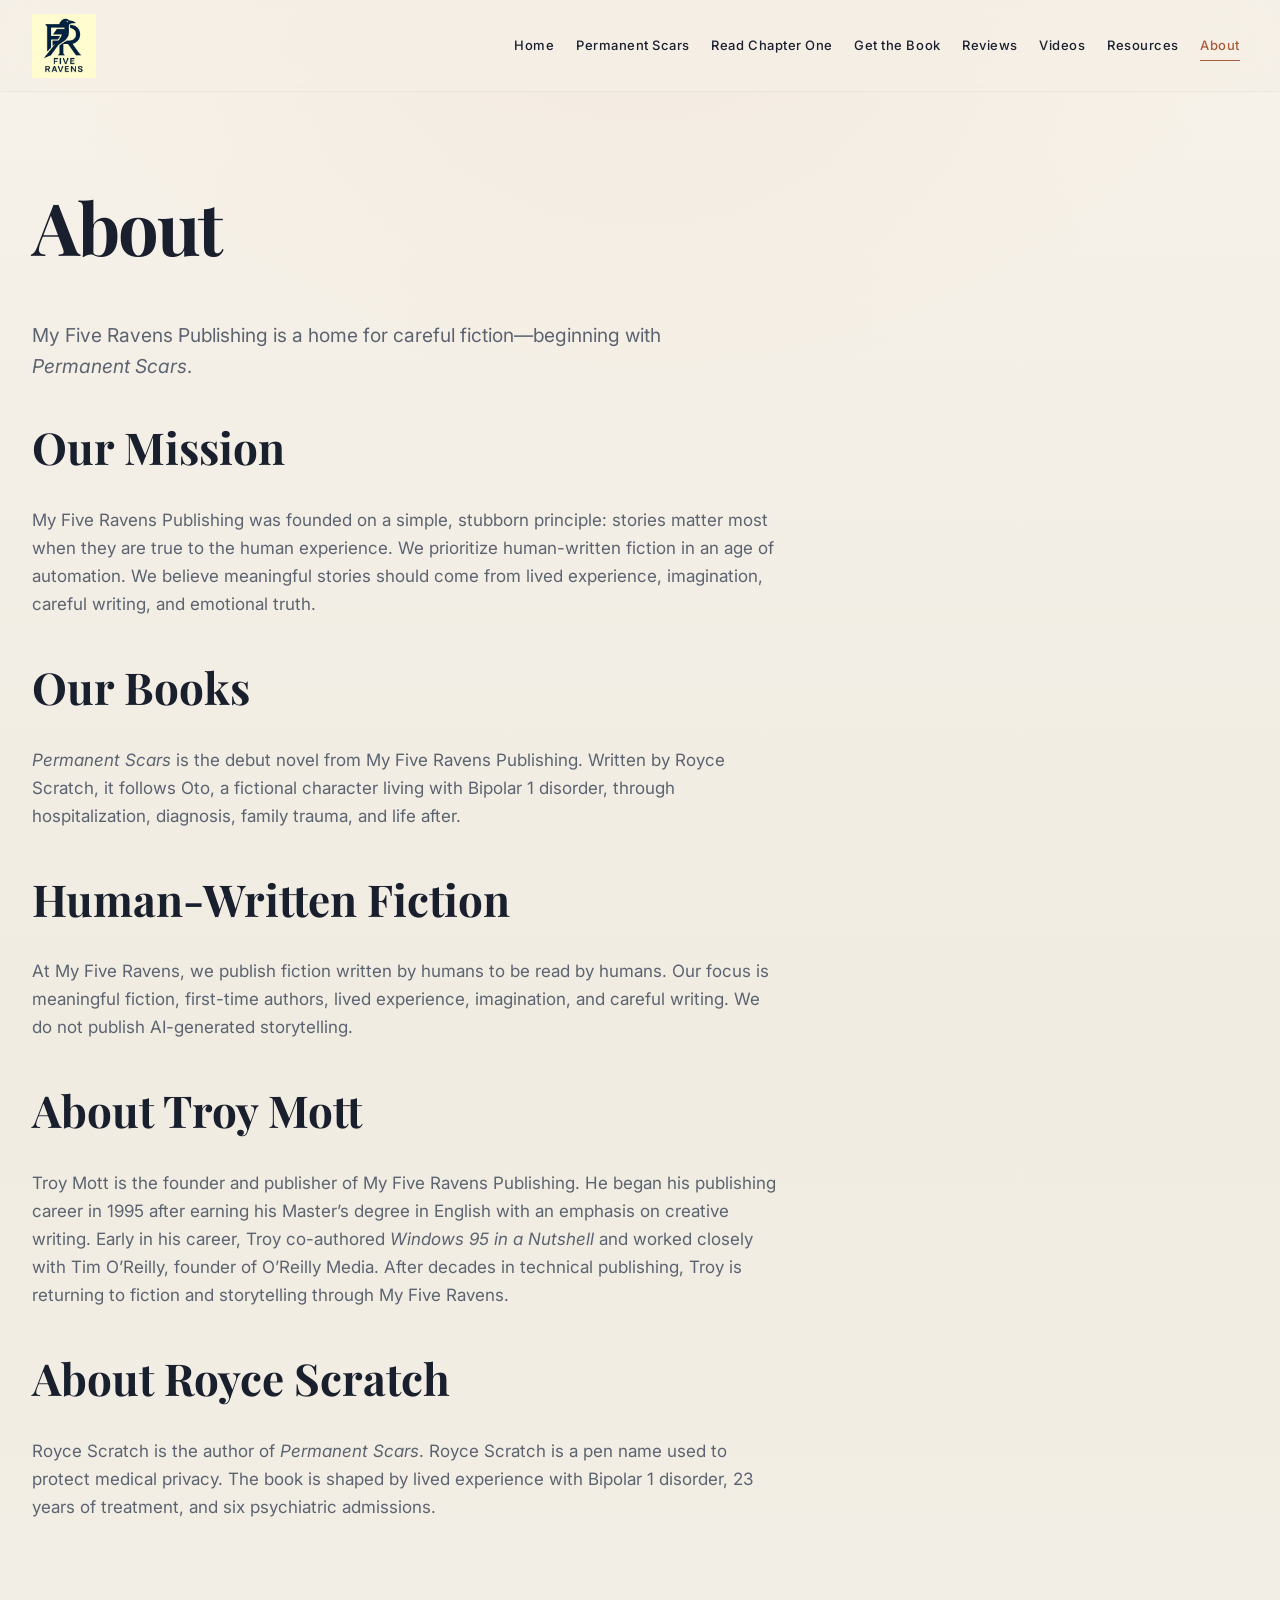
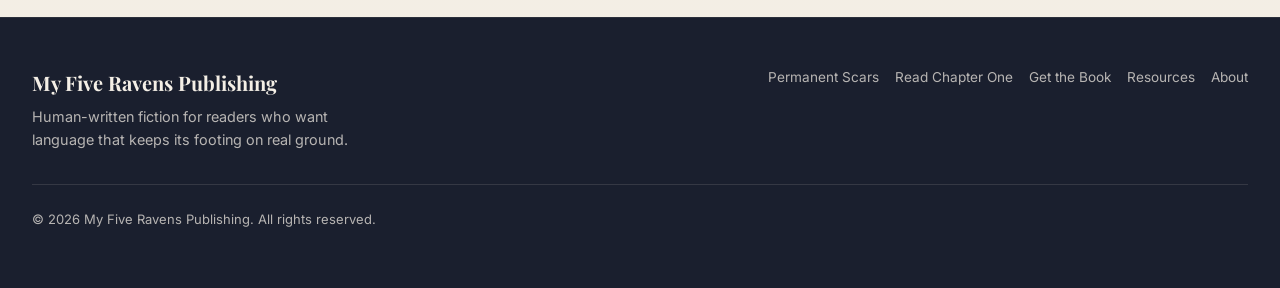
==== about.html @ 9603386a "Initial commit: My Five Ravens Publishing static website. Co-authored-by: Cursor <cursoragent@cursor" ====
<!DOCTYPE html>
<html lang="en">
  <head>
    <meta charset="utf-8" />
    <meta name="viewport" content="width=device-width, initial-scale=1" />
    <title>About — My Five Ravens Publishing</title>
    <meta
      name="description"
      content="About My Five Ravens Publishing, founder Troy Mott, and author Royce Scratch."
    />
    <link rel="preconnect" href="https://fonts.googleapis.com" />
    <link rel="preconnect" href="https://fonts.gstatic.com" crossorigin />
    <link
      href="https://fonts.googleapis.com/css2?family=Playfair+Display:ital,wght@0,400;0,700;1,400&family=Inter:wght@300;400;500;600;700&display=swap"
      rel="stylesheet"
    />
    <link rel="stylesheet" href="css/main.css" />
  </head>
  <body>
    <a class="skip-link" href="#main">Skip to content</a>
    <div class="page-shell">
      <header class="site-header">
        <div class="header-inner">
          <a href="index.html" class="logo" aria-label="My Five Ravens Publishing home">
            <img
              src="images/logo-mfr.png"
              width="270"
              height="56"
              alt=""
              onerror="this.onerror=null;this.src='images/logo-mfr.svg';"
            />
          </a>
          <button
            type="button"
            class="nav-toggle"
            aria-expanded="false"
            aria-controls="site-nav"
            aria-label="Open menu"
          >
            <span class="nav-toggle-icon"></span>
          </button>
          <nav class="nav-primary" id="site-nav" aria-label="Primary">
            <a href="index.html">Home</a>
            <a href="permanent-scars.html">Permanent Scars</a>
            <a href="read-chapter-one.html">Read Chapter One</a>
            <a href="get-the-book.html">Get the Book</a>
            <a href="reviews.html">Reviews</a>
            <a href="videos.html">Videos</a>
            <a href="resources.html">Resources</a>
            <a href="about.html" class="is-active">About</a>
          </nav>
        </div>
      </header>

      <main id="main">
        <section class="section">
          <div class="wrap">
            <header class="page-intro">
              <h1>About</h1>
              <p class="text-lead">
                My Five Ravens Publishing is a home for careful fiction—beginning with
                <em>Permanent Scars</em>.
              </p>
            </header>

            <section class="about-section" aria-labelledby="mission-heading">
              <h2 id="mission-heading">Our Mission</h2>
              <p>
                My Five Ravens Publishing was founded on a simple, stubborn principle: stories matter
                most when they are true to the human experience. We prioritize human-written fiction
                in an age of automation. We believe meaningful stories should come from lived
                experience, imagination, careful writing, and emotional truth.
              </p>
            </section>

            <section class="about-section" aria-labelledby="books-heading">
              <h2 id="books-heading">Our Books</h2>
              <p>
                <em>Permanent Scars</em> is the debut novel from My Five Ravens Publishing. Written
                by Royce Scratch, it follows Oto, a fictional character living with Bipolar 1
                disorder, through hospitalization, diagnosis, family trauma, and life after.
              </p>
            </section>

            <section class="about-section" aria-labelledby="human-heading">
              <h2 id="human-heading">Human-Written Fiction</h2>
              <p>
                At My Five Ravens, we publish fiction written by humans to be read by humans. Our
                focus is meaningful fiction, first-time authors, lived experience, imagination, and
                careful writing. We do not publish AI-generated storytelling.
              </p>
            </section>

            <section class="about-section" aria-labelledby="troy-heading">
              <h2 id="troy-heading">About Troy Mott</h2>
              <p>
                Troy Mott is the founder and publisher of My Five Ravens Publishing. He began his
                publishing career in 1995 after earning his Master’s degree in English with an
                emphasis on creative writing. Early in his career, Troy co-authored
                <em>Windows 95 in a Nutshell</em> and worked closely with Tim O’Reilly, founder of
                O’Reilly Media. After decades in technical publishing, Troy is returning to fiction and
                storytelling through My Five Ravens.
              </p>
            </section>

            <section class="about-section" aria-labelledby="royce-heading">
              <h2 id="royce-heading">About Royce Scratch</h2>
              <p>
                Royce Scratch is the author of <em>Permanent Scars</em>. Royce Scratch is a pen name
                used to protect medical privacy. The book is shaped by lived experience with Bipolar
                1 disorder, 23 years of treatment, and six psychiatric admissions.
              </p>
            </section>
          </div>
        </section>
      </main>

      <footer class="site-footer">
        <div class="wrap">
          <div class="footer-grid">
            <div>
              <div class="footer-brand">My Five Ravens Publishing</div>
              <p class="footer-note">
                Human-written fiction for readers who want language that keeps its footing on real
                ground.
              </p>
            </div>
            <nav class="footer-nav" aria-label="Footer">
              <a href="permanent-scars.html">Permanent Scars</a>
              <a href="read-chapter-one.html">Read Chapter One</a>
              <a href="get-the-book.html">Get the Book</a>
              <a href="resources.html">Resources</a>
              <a href="about.html">About</a>
            </nav>
          </div>
          <p class="footer-copy">
            © 2026 My Five Ravens Publishing. All rights reserved.
          </p>
        </div>
      </footer>
    </div>
    <script src="js/nav.js"></script>
  </body>
</html>
---- css/main.css ----
/* My Five Ravens Publishing — main styles */

:root {
  /* Aligned with Vercel draft: https://new-website-1777678502766-7ifbw4dgm-teamavallon.vercel.app */
  --primary: #a85b3a;
  --primary-hover: #8e4d31;
  --bg: #f4efe6;
  --text: #1a1f2e;
  --muted: #5c6370;
  --surface: #eae4d9;
  --footer-bg: #1a1f2e;
  --footer-text: #f4efe6;
  --footer-muted: rgba(244, 239, 230, 0.72);

  --cream: var(--bg);
  --cream-deep: var(--surface);
  --ink: var(--text);
  --ink-soft: #2d3548;
  --slate: var(--muted);
  --slate-muted: #7a8290;
  --accent: var(--primary);
  --accent-hover: var(--primary-hover);
  --accent-subtle: rgba(168, 91, 58, 0.14);

  --white: #fdfcfa;
  --border: rgba(26, 31, 46, 0.08);
  --shadow-soft: 0 2px 24px rgba(26, 31, 46, 0.08);
  --shadow-btn: 0 4px 12px rgba(168, 91, 58, 0.28);
  --font-serif: "Playfair Display", Georgia, "Times New Roman", serif;
  --font-sans: "Inter", system-ui, -apple-system, sans-serif;
  --measure: 68ch;
  --reading-width: 680px;
  --space-section: clamp(3.75rem, 9vw, 6rem);
  --header-height: 5.25rem;
  --wrap-pad: clamp(1rem, 4vw, 2rem);
  --header-bg: rgba(244, 239, 230, 0.72);
}

*,
*::before,
*::after {
  box-sizing: border-box;
}

html {
  scroll-behavior: smooth;
}

body {
  margin: 0;
  font-family: var(--font-sans);
  font-size: 1.0625rem;
  font-weight: 400;
  line-height: 1.65;
  color: var(--text);
  background-color: var(--bg);
  background-image:
    radial-gradient(ellipse 110% 70% at 50% -15%, rgba(168, 91, 58, 0.085), transparent 52%),
    linear-gradient(180deg, #f8f3ea 0%, var(--bg) 22%, #f1ece2 55%, var(--bg) 100%);
  background-attachment: scroll;
  -webkit-font-smoothing: antialiased;
}

img {
  max-width: 100%;
  height: auto;
  display: block;
}

a {
  color: var(--accent);
  text-decoration-thickness: 1px;
  text-underline-offset: 0.18em;
  transition: color 0.2s ease, background-color 0.2s ease;
}

a:hover {
  color: var(--accent-hover);
}

a:focus-visible {
  outline: 2px solid var(--accent);
  outline-offset: 3px;
}

.skip-link {
  position: absolute;
  left: -9999px;
  top: 0;
  padding: 0.75rem 1rem;
  background: var(--ink);
  color: var(--cream);
  z-index: 1000;
}

.skip-link:focus {
  left: 1rem;
  top: 1rem;
}

/* Typography */
h1,
h2,
h3,
h4 {
  font-family: var(--font-serif);
  font-weight: 700;
  line-height: 1.15;
  color: var(--text);
  margin: 0 0 0.75em;
}

h1 {
  font-size: clamp(2.5rem, 6vw, 4.5rem);
  letter-spacing: -0.03em;
  line-height: 1.08;
}

h2 {
  font-size: clamp(1.85rem, 3.5vw, 2.75rem);
}

h3 {
  font-size: clamp(1.2rem, 2.2vw, 1.45rem);
}

.text-lead {
  font-size: 1.2rem;
  line-height:1.62;
  color: var(--slate);
}

.text-muted {
  color: var(--slate);
  font-size: 0.95rem;
}

.label-kicker {
  font-family: var(--font-sans);
  font-size: 0.75rem;
  font-weight: 600;
  letter-spacing: 0.14em;
  text-transform: uppercase;
  color: var(--primary);
  margin-bottom: 1rem;
  display: block;
}

/* Layout */
.wrap {
  width: min(1280px, 100%);
  margin-inline: auto;
  padding-inline: var(--wrap-pad);
}

.stack-loose > * + * {
  margin-top: 1.25rem;
}

.section {
  padding-block: var(--space-section);
}

.section--tight {
  padding-block: clamp(2.5rem, 5vw, 3.5rem);
}

.section--surface {
  background: linear-gradient(
    180deg,
    rgba(234, 228, 217, 0.35) 0%,
    var(--surface) 8%,
    var(--surface) 92%,
    rgba(244, 239, 230, 0.5) 100%
  );
  border-block: 1px solid rgba(26, 31, 46, 0.045);
}

.section--border-top {
  border-top: 1px solid var(--border);
}

.feature-intro {
  max-width: 52rem;
  margin-bottom: 2.5rem;
}

.feature-intro:last-of-type {
  margin-bottom: 0;
}

.feature-grid {
  display: grid;
  gap: 1.5rem;
}

@media (min-width: 900px) {
  .feature-grid {
    grid-template-columns: repeat(3, 1fr);
    gap: 2rem;
  }
}

.feature-card {
  background: rgba(253, 252, 250, 0.72);
  border: 1px solid rgba(26, 31, 46, 0.06);
  border-radius: 12px;
  padding: clamp(1.35rem, 3vw, 2rem);
  box-shadow: 0 1px 0 rgba(26, 31, 46, 0.03);
  backdrop-filter: blur(8px);
  -webkit-backdrop-filter: blur(8px);
}

.feature-card h3 {
  color: var(--primary);
  margin-top: 0;
  margin-bottom: 0.65rem;
  font-size: 1.05rem;
}

.feature-card p {
  margin: 0;
  color: var(--slate);
  font-size: 0.98rem;
  line-height: 1.62;
}

/* Header — blends into page gradient */
.site-header {
  position: sticky;
  top: 0;
  z-index: 100;
  background: var(--header-bg);
  backdrop-filter: blur(16px) saturate(120%);
  -webkit-backdrop-filter: blur(16px) saturate(120%);
  border-bottom: 1px solid rgba(26, 31, 46, 0.04);
}

.header-inner {
  width: min(1280px, 100%);
  margin-inline: auto;
  padding-inline: var(--wrap-pad);
  display: flex;
  align-items: center;
  justify-content: space-between;
  gap: 1rem;
  min-height: var(--header-height);
  padding-block: 0.85rem;
  position: relative;
}

.logo {
  display: flex;
  align-items: center;
  gap: 0.65rem;
  text-decoration: none;
  color: var(--ink);
  flex-shrink: 0;
}

.logo:hover {
  opacity: 0.88;
}

.logo img {
  height: clamp(48px, 7vw, 64px);
  width: auto;
  max-width: min(380px, 88vw);
}

.logo-text-fallback {
  font-family: var(--font-serif);
  font-size: 1.15rem;
  font-weight: 600;
  letter-spacing: 0.02em;
  line-height: 1.15;
  max-width: 11rem;
}

/* Nav */
.nav-primary {
  display: flex;
  flex-wrap: wrap;
  align-items: center;
  justify-content: flex-end;
  gap: 0.15rem 0.35rem;
}

.nav-primary a {
  position: relative;
  font-size: 0.8125rem;
  font-weight: 500;
  letter-spacing: 0.04em;
  color: var(--text);
  text-decoration: none;
  padding: 0.45rem 0.5rem;
  border-radius: 4px;
  transition: color 0.2s ease;
}

.nav-primary a::after {
  content: "";
  position: absolute;
  left: 0.5rem;
  right: 0.5rem;
  bottom: 0.15rem;
  height: 1px;
  background: var(--primary);
  transform: scaleX(0);
  transform-origin: left;
  transition: transform 0.3s ease;
}

.nav-primary a:hover {
  color: var(--primary);
  background: transparent;
}

.nav-primary a:hover::after,
.nav-primary a.is-active::after {
  transform: scaleX(1);
}

.nav-primary a.is-active {
  color: var(--primary);
  background: transparent;
}

.nav-toggle {
  display: none;
  align-items: center;
  justify-content: center;
  width: 44px;
  height: 44px;
  padding: 0;
  border: 1px solid rgba(26, 31, 46, 0.08);
  border-radius: 8px;
  background: rgba(253, 252, 250, 0.65);
  backdrop-filter: blur(8px);
  -webkit-backdrop-filter: blur(8px);
  cursor: pointer;
  color: var(--ink);
}

.nav-toggle-icon {
  display: block;
  width: 20px;
  height: 14px;
  position: relative;
}

.nav-toggle-icon::before,
.nav-toggle-icon::after {
  content: "";
  position: absolute;
  left: 0;
  right: 0;
  height: 2px;
  background: currentColor;
  border-radius: 1px;
}

.nav-toggle-icon::before {
  top: 0;
  box-shadow: 0 6px 0 currentColor;
}

.nav-toggle-icon::after {
  bottom: 0;
}

@media (max-width: 960px) {
  .nav-toggle {
    display: flex;
  }

  .nav-primary {
    display: none;
    position: absolute;
    top: 100%;
    left: 0;
    right: 0;
    flex-direction: column;
    align-items: stretch;
    padding: 0.75rem 1rem 1rem;
    background: rgba(244, 239, 230, 0.94);
    backdrop-filter: blur(14px);
    -webkit-backdrop-filter: blur(14px);
    border-bottom: 1px solid rgba(26, 31, 46, 0.05);
    box-shadow: 0 12px 32px rgba(26, 31, 46, 0.06);
  }

  .nav-primary.is-open {
    display: flex;
  }

  .nav-primary a {
    padding: 0.65rem 0.75rem;
    border-radius: 6px;
  }
}

/* Footer — draft dark band */
.site-footer {
  border-top: 1px solid rgba(244, 239, 230, 0.08);
  background: var(--footer-bg);
  color: var(--footer-text);
  padding-block: 3rem 2.75rem;
  margin-top: auto;
}

.footer-grid {
  display: grid;
  gap: 2rem;
}

@media (min-width: 640px) {
  .footer-grid {
    grid-template-columns: 1fr 1fr;
    align-items: start;
  }
}

.footer-brand {
  font-family: var(--font-serif);
  font-size: 1.25rem;
  font-weight: 700;
  color: var(--footer-text);
  margin-bottom: 0.35rem;
}

.footer-note {
  font-size: 0.9rem;
  color: var(--footer-muted);
  max-width: 36ch;
  margin: 0;
}

.footer-nav {
  display: flex;
  flex-wrap: wrap;
  gap: 0.5rem 1rem;
  justify-content: flex-start;
}

@media (min-width: 640px) {
  .footer-nav {
    justify-content: flex-end;
  }
}

.footer-nav a {
  font-size: 0.85rem;
  color: var(--footer-muted);
  text-decoration: none;
}

.footer-nav a:hover {
  color: var(--footer-text);
}

.footer-copy {
  margin-top: 2rem;
  padding-top: 1.5rem;
  border-top: 1px solid rgba(244, 239, 230, 0.12);
  font-size: 0.8125rem;
  color: var(--footer-muted);
}

/* Buttons */
.btn {
  display: inline-flex;
  align-items: center;
  justify-content: center;
  gap: 0.4em;
  font-family: var(--font-sans);
  font-size: 0.9375rem;
  font-weight: 600;
  letter-spacing: 0.02em;
  line-height: 1.2;
  padding: 0.85em 1.35em;
  border-radius: 6px;
  text-decoration: none;
  border: 2px solid transparent;
  cursor: pointer;
  transition:
    background-color 0.2s ease,
    color 0.2s ease,
    border-color 0.2s ease,
    box-shadow 0.2s ease;
}

.btn:focus-visible {
  outline: 2px solid var(--accent);
  outline-offset: 2px;
}

.btn-primary {
  background: var(--accent);
  color: var(--white);
  border-color: var(--accent);
}

.btn-primary:hover {
  background: var(--accent-hover);
  border-color: var(--accent-hover);
  color: var(--white);
}

@media (prefers-reduced-motion: no-preference) {
  .btn-primary:hover {
    transform: translateY(-2px);
    box-shadow: var(--shadow-btn);
  }
}

.btn-secondary {
  background: transparent;
  color: var(--text);
  border-color: rgba(26, 31, 46, 0.22);
}

.btn-secondary:hover {
  border-color: var(--text);
  color: var(--text);
  background: rgba(26, 31, 46, 0.04);
}

.btn-ghost {
  background: transparent;
  color: var(--slate);
  border-color: transparent;
  font-weight: 500;
  padding-inline: 1em;
}

.btn-ghost:hover {
  color: var(--accent);
  background: var(--accent-subtle);
}

.btn-row {
  display: flex;
  flex-wrap: wrap;
  gap: 0.75rem 1rem;
  margin-top: 1.75rem;
}

.btn--block {
  width: 100%;
}

.headline-gap {
  margin-top: 1rem;
}

/* Hero — larger cover, gradient ties to header + body */
.hero {
  position: relative;
  overflow: hidden;
  padding-block: clamp(4rem, 10vw, 6.5rem);
  padding-top: clamp(2.75rem, 6vw, 4.25rem);
  margin-top: -1px;
}

.hero::before {
  content: "";
  position: absolute;
  inset: 0;
  background:
    radial-gradient(ellipse 75% 55% at 92% 8%, rgba(168, 91, 58, 0.1), transparent 58%),
    radial-gradient(ellipse 55% 50% at 0% 100%, rgba(234, 228, 217, 0.65), transparent 58%),
    linear-gradient(
      185deg,
      rgba(248, 243, 234, 0.7) 0%,
      var(--bg) 32%,
      rgba(241, 236, 226, 0.95) 70%,
      var(--surface) 100%
    );
  pointer-events: none;
  z-index: 0;
}

.hero::after {
  display: none;
}

.hero-inner {
  position: relative;
  z-index: 1;
  display: grid;
  gap: clamp(2rem, 4vw, 3rem);
  align-items: center;
}

@media (min-width: 900px) {
  .hero-inner {
    grid-template-columns: 1fr 1fr;
    gap: clamp(2.25rem, 5vw, 4.5rem);
    align-items: center;
  }
}

.hero-copy {
  max-width: 38rem;
}

.hero-visual {
  position: relative;
  display: flex;
  justify-content: center;
}

@media (min-width: 900px) {
  .hero-visual {
    justify-content: flex-end;
  }
}

.hero-cover-frame {
  position: relative;
  max-width: min(440px, 100%);
  width: min(100%, 440px);
  box-shadow:
    0 2px 4px rgba(26, 31, 46, 0.05),
    0 32px 64px rgba(26, 31, 46, 0.12),
    inset 0 0 0 1px rgba(255, 255, 255, 0.35);
  border-radius: 6px;
  transition: transform 0.5s ease, box-shadow 0.5s ease;
}

@media (min-width: 1100px) {
  .hero-cover-frame {
    max-width: min(480px, 100%);
    width: min(100%, 480px);
  }
}

@media (prefers-reduced-motion: no-preference) {
  .hero-visual:hover .hero-cover-frame {
    transform: rotate(2deg);
  }
}

.hero-cover-frame img {
  width: 100%;
  border-radius: 6px;
}

.hero-cover-caption-hint {
  margin-top: 1rem;
  text-align: center;
  font-size: 0.8rem;
  color: var(--slate-muted);
  max-width: 260px;
  margin-inline: auto;
}

/* Content sections grid */
.split-section {
  display: grid;
  gap: 2rem;
}

@media (min-width: 800px) {
  .split-section {
    grid-template-columns: 1fr 1fr;
    gap: 3.5rem;
    align-items: start;
  }
}

.prose-block {
  max-width: var(--measure);
}

.prose-block p {
  margin: 0 0 1.1em;
  color: var(--slate);
}

.prose-block p:last-child {
  margin-bottom: 0;
}

.prose-block strong {
  color: var(--ink);
  font-weight: 600;
}

/* Book page */
.book-hero {
  padding-block: clamp(2.75rem, 6vw, 4.5rem);
  background: linear-gradient(180deg, transparent 0%, rgba(234, 228, 217, 0.25) 45%, transparent 100%);
}

.book-layout {
  display: grid;
  gap: 2.5rem;
  align-items: start;
}

@media (min-width: 840px) {
  .book-layout {
    grid-template-columns: minmax(300px, 460px) 1fr;
    gap: clamp(2.5rem, 5vw, 4.5rem);
    align-items: center;
  }
}

.book-cover-large {
  box-shadow:
    var(--shadow-soft),
    inset 0 0 0 1px rgba(255, 255, 255, 0.3);
  border-radius: 6px;
  overflow: hidden;
}

.book-meta .subtitle {
  font-family: var(--font-serif);
  font-size: 1.35rem;
  color: var(--slate);
  margin: 0 0 0.5rem;
  font-weight: 500;
  line-height: 1.35;
}

.book-meta .author {
  font-size: 1rem;
  color: var(--slate);
  margin: 0 0 1.5rem;
}

/* Purchase cards */
.cards-grid {
  display: grid;
  gap: 1.25rem;
}

@media (min-width: 768px) {
  .cards-grid--3 {
    grid-template-columns: repeat(3, 1fr);
    align-items: stretch;
  }
}

.purchase-card {
  background: var(--white);
  border: 1px solid var(--border);
  border-radius: 10px;
  padding: 1.75rem 1.5rem;
  display: flex;
  flex-direction: column;
  height: 100%;
  box-shadow: 0 1px 0 rgba(26, 35, 50, 0.04);
  scroll-margin-top: calc(var(--header-height) + 1rem);
}

.purchase-card h3 {
  font-size: 1.15rem;
  margin-bottom: 0.35rem;
}

.purchase-card .price {
  font-family: var(--font-serif);
  font-size: 1.5rem;
  font-weight: 600;
  color: var(--ink);
  margin: 0 0 0.75rem;
}

.purchase-card .desc {
  flex-grow: 1;
  font-size: 0.95rem;
  color: var(--slate);
  margin: 0 0 1.25rem;
}

.amazon-note {
  margin-top: 2.5rem;
  padding: 1.25rem 1.5rem;
  background: rgba(26, 35, 50, 0.04);
  border-radius: 8px;
  border-left: 3px solid var(--accent);
  font-size: 0.95rem;
  color: var(--slate);
  max-width: var(--measure);
}

.amazon-note p {
  margin: 0 0 0.65em;
}

.amazon-note p:last-child {
  margin-bottom: 0;
}

/* Chapter reading */
.reading-page {
  padding-block: clamp(2rem, 5vw, 3rem);
}

.reading-header {
  text-align: center;
  max-width: 36rem;
  margin-inline: auto;
  margin-bottom: 2.5rem;
}

.chapter-surface {
  background: var(--cream);
  border: 1px solid var(--border);
  border-radius: 8px;
  padding: clamp(1.75rem, 4vw, 3rem);
  margin-inline: auto;
  max-width: var(--reading-width);
  box-shadow: 0 1px 0 rgba(26, 35, 50, 0.03);
}

.chapter-prose {
  font-size: 18px;
  line-height: 1.75;
  color: var(--ink);
}

.chapter-prose p {
  margin: 0 0 1.25em;
  text-indent: 0;
}

.chapter-prose p:last-child {
  margin-bottom: 0;
}

.reading-actions {
  max-width: var(--reading-width);
  margin-inline: auto;
  margin-top: 2rem;
  padding-top: 1.75rem;
  border-top: 1px solid var(--border);
  display: flex;
  flex-wrap: wrap;
  gap: 0.75rem;
  justify-content: center;
}

.pdf-toolbar {
  display: flex;
  flex-wrap: wrap;
  align-items: center;
  justify-content: center;
  gap: 1rem 1.5rem;
  margin-bottom: 1.25rem;
  font-size: 0.9rem;
}

.pdf-toolbar a {
  font-weight: 500;
}

.pdf-embed-wrap {
  margin-inline: auto;
  max-width: var(--reading-width);
  border: 1px solid var(--border);
  border-radius: 10px;
  overflow: hidden;
  background: var(--surface);
  box-shadow: 0 1px 0 rgba(26, 31, 46, 0.04);
}

.pdf-frame {
  display: block;
  width: 100%;
  min-height: 80vh;
  border: 0;
}

.chapter-prose:empty {
  display: none;
}

.chapter-prose:not(:empty) {
  margin-top: 2.5rem;
  margin-inline: auto;
  max-width: var(--reading-width);
}

/* Testimonials */
.testimonial-grid {
  display: grid;
  gap: 1.25rem;
}

@media (min-width: 700px) {
  .testimonial-grid {
    grid-template-columns: repeat(2, 1fr);
  }
}

.testimonial-card {
  background: var(--white);
  border: 1px solid var(--border);
  border-radius: 10px;
  padding: 1.75rem 1.5rem;
}

.testimonial-card blockquote {
  margin: 0 0 1.25rem;
  font-family: var(--font-serif);
  font-size: 1.2rem;
  line-height: 1.45;
  color: var(--ink);
  font-style: italic;
}

.testimonial-card .byline-name {
  font-weight: 600;
  font-size: 0.9rem;
  color: var(--ink);
  margin: 0;
}

.testimonial-card .byline-role {
  font-size: 0.85rem;
  color: var(--slate);
  margin: 0.2rem 0 0;
}

.cta-band {
  margin-top: var(--space-section);
  padding: 2.25rem 1.75rem;
  background: var(--cream-deep);
  border-radius: 10px;
  border: 1px solid var(--border);
  text-align: center;
}

.cta-band h2 {
  margin-top: 0;
  margin-bottom: 0.75rem;
}

.cta-band p {
  margin: 0 0 1rem;
  color: var(--slate);
  max-width: 52ch;
  margin-inline: auto;
}

/* Video placeholders */
.video-grid {
  display: grid;
  gap: 1.25rem;
}

@media (min-width: 640px) {
  .video-grid {
    grid-template-columns: repeat(2, 1fr);
  }
}

@media (min-width: 980px) {
  .video-grid {
    grid-template-columns: repeat(3, 1fr);
  }
}

.video-card {
  background: var(--white);
  border: 1px solid var(--border);
  border-radius: 10px;
  overflow: hidden;
  display: flex;
  flex-direction: column;
}

.video-thumb {
  aspect-ratio: 16 / 9;
  background: linear-gradient(145deg, #e8e4db 0%, #dce0e6 100%);
  display: flex;
  align-items: center;
  justify-content: center;
  color: var(--slate-muted);
  font-size: 0.8rem;
  letter-spacing: 0.06em;
  text-transform: uppercase;
}

.video-card-body {
  padding: 1.15rem 1.25rem;
}

.video-card-body h3 {
  font-family: var(--font-sans);
  font-size: 1rem;
  font-weight: 600;
  margin: 0 0 0.35rem;
  color: var(--ink);
}

.video-card-body p {
  margin: 0;
  font-size: 0.88rem;
  color: var(--slate);
  line-height: 1.55;
}

/* Resources */
.support-panel {
  background: var(--white);
  border: 1px solid var(--border);
  border-radius: 10px;
  padding: 1.75rem 1.5rem 1.5rem;
  margin-bottom: 2.5rem;
  box-shadow: 0 1px 0 rgba(26, 35, 50, 0.03);
}

.support-panel h2 {
  font-size: 1.35rem;
  margin-bottom: 0.75rem;
}

.support-list {
  list-style: none;
  margin: 0;
  padding: 0;
}

.support-list li {
  padding: 0.55rem 0;
  border-bottom: 1px solid var(--border);
  font-size: 0.98rem;
  color: var(--slate);
}

.support-list li:last-child {
  border-bottom: none;
}

.support-list strong {
  color: var(--ink);
  font-weight: 600;
}

.resource-section {
  margin-bottom: 2.75rem;
}

.resource-section:last-child {
  margin-bottom: 0;
}

.resource-section h2 {
  font-size: 1.35rem;
  margin-bottom: 0.75rem;
}

.bullet-quiet {
  margin: 0;
  padding-left: 1.15rem;
  color: var(--slate);
}

.bullet-quiet li {
  margin-bottom: 0.5rem;
}

.bullet-quiet li:last-child {
  margin-bottom: 0;
}

/* About page sections */
.about-section {
  max-width: var(--measure);
  margin-bottom: 2.75rem;
}

.about-section:last-child {
  margin-bottom: 0;
}

.about-section p {
  margin: 0 0 1em;
  color: var(--slate);
}

.about-section p:last-child {
  margin-bottom: 0;
}

.page-intro {
  max-width: 40rem;
  margin-bottom: 2.5rem;
}

.page-intro .text-lead {
  margin: 0;
}

/* Utility */
.visually-hidden {
  position: absolute;
  width: 1px;
  height: 1px;
  padding: 0;
  margin: -1px;
  overflow: hidden;
  clip: rect(0, 0, 0, 0);
  white-space: nowrap;
  border: 0;
}

.page-shell {
  min-height: 100vh;
  display: flex;
  flex-direction: column;
}

main {
  flex: 1;
}

.center-heading {
  text-align: center;
  max-width: 40rem;
  margin-inline: auto;
  margin-bottom: 2.5rem;
}

.center-heading .text-lead {
  margin: 0;
}

.prose-muted {
  max-width: var(--measure);
}

.prose-muted.is-lead {
  margin: 0;
}

.list-after-muted {
  max-width: var(--measure);
  margin-top: 1rem;
}

.list-after-muted + .text-muted {
  margin-top: 1rem;
}

.center-heading .page-subnote {
  margin-top: 1rem;
  font-size: 0.9rem;
  color: var(--slate-muted);
  max-width: 42ch;
}

@media (prefers-reduced-motion: reduce) {
  html {
    scroll-behavior: auto;
  }
}
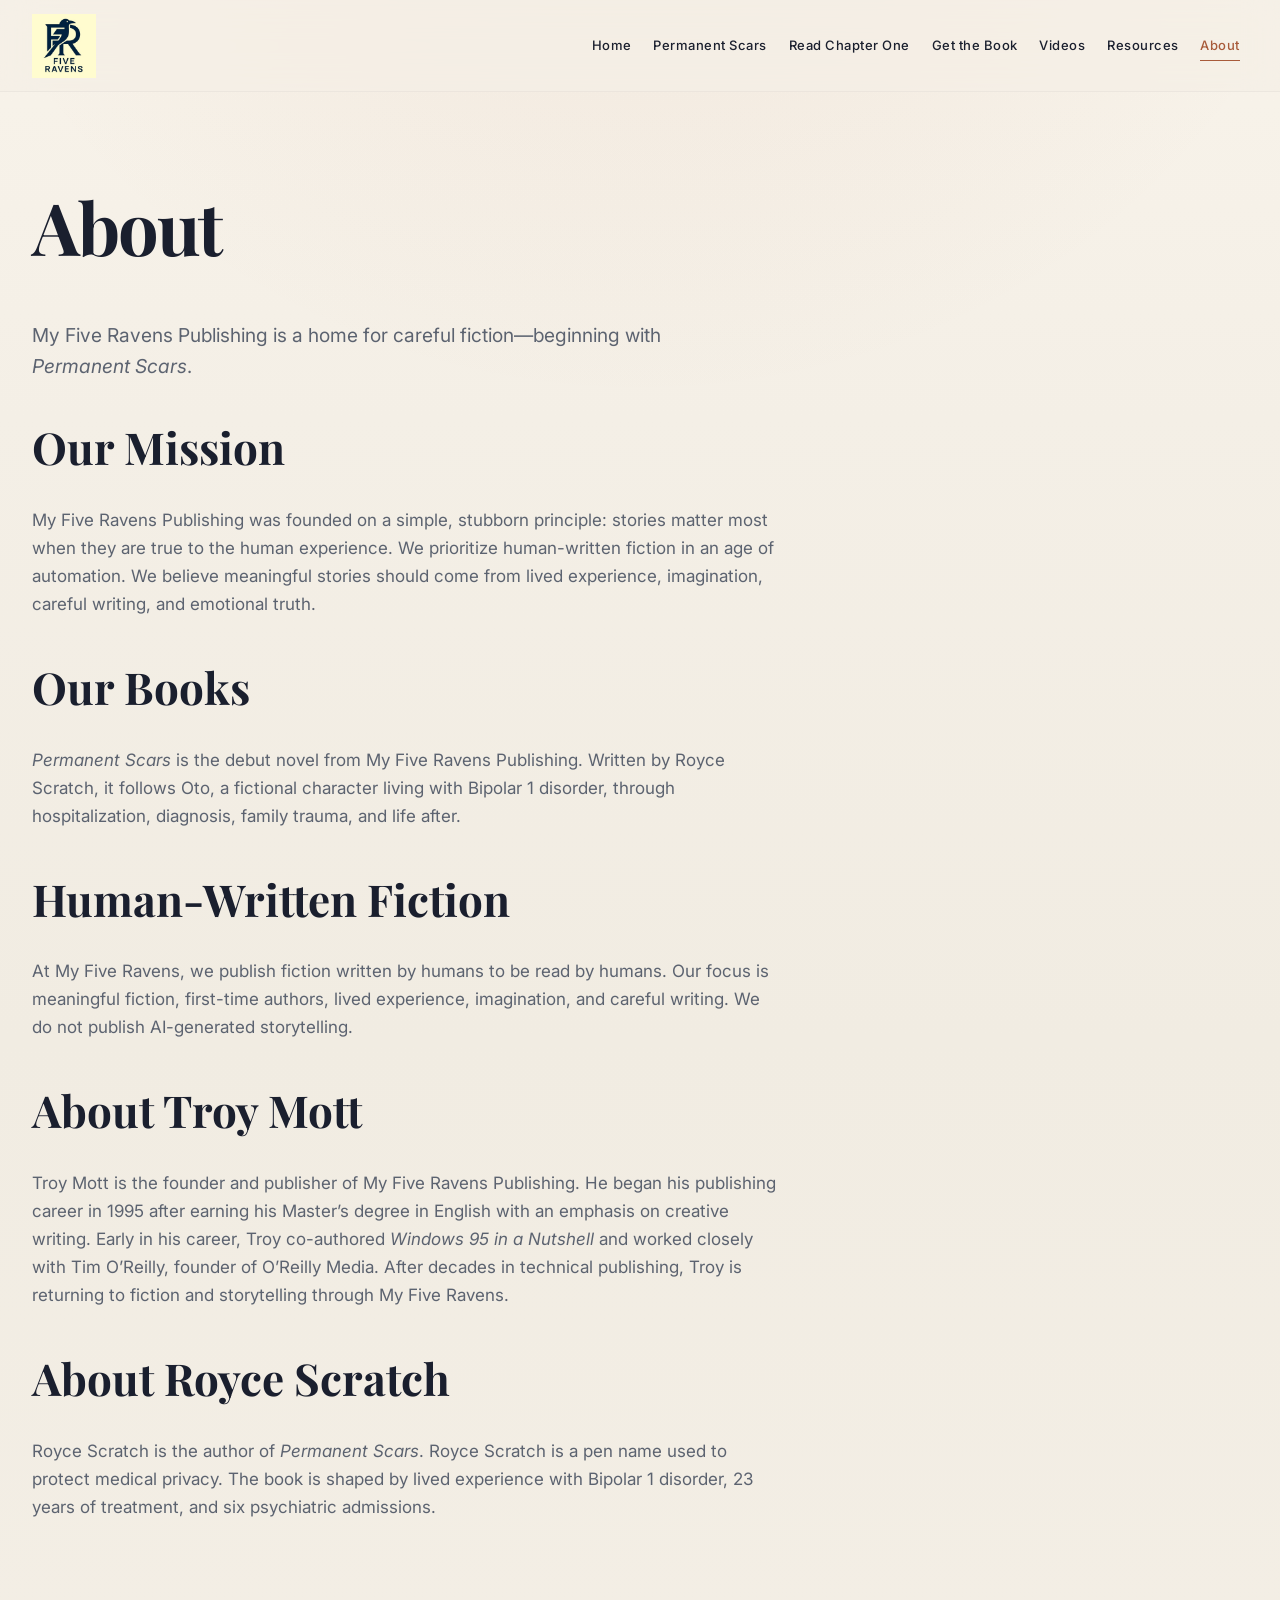
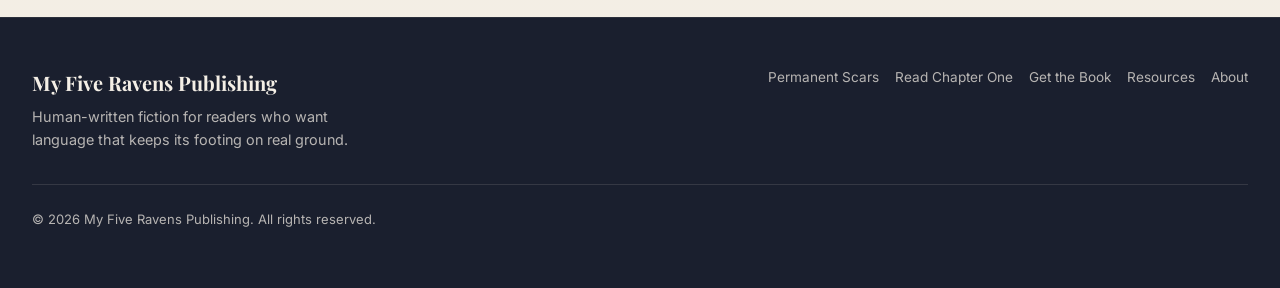
==== commit d2700fc5: "Remove Reviews page; update debut novel copy; hero asset and cover refresh - Replace third feature c" ====
--- a/about.html
+++ b/about.html
@@ -44,7 +44,6 @@
             <a href="permanent-scars.html">Permanent Scars</a>
             <a href="read-chapter-one.html">Read Chapter One</a>
             <a href="get-the-book.html">Get the Book</a>
-            <a href="reviews.html">Reviews</a>
             <a href="videos.html">Videos</a>
             <a href="resources.html">Resources</a>
             <a href="about.html" class="is-active">About</a>
--- a/css/main.css
+++ b/css/main.css
@@ -947,6 +947,22 @@
   margin-inline: auto;
 }
 
+.form-success-banner {
+  max-width: 40rem;
+  margin: 0 auto 2rem;
+  padding: 1rem 1.25rem;
+  background: rgba(168, 91, 58, 0.12);
+  border: 1px solid rgba(168, 91, 58, 0.25);
+  border-radius: 8px;
+  color: var(--text);
+  font-size: 0.95rem;
+  line-height: 1.5;
+}
+
+.form-success-banner[hidden] {
+  display: none;
+}
+
 /* Video placeholders */
 .video-grid {
   display: grid;
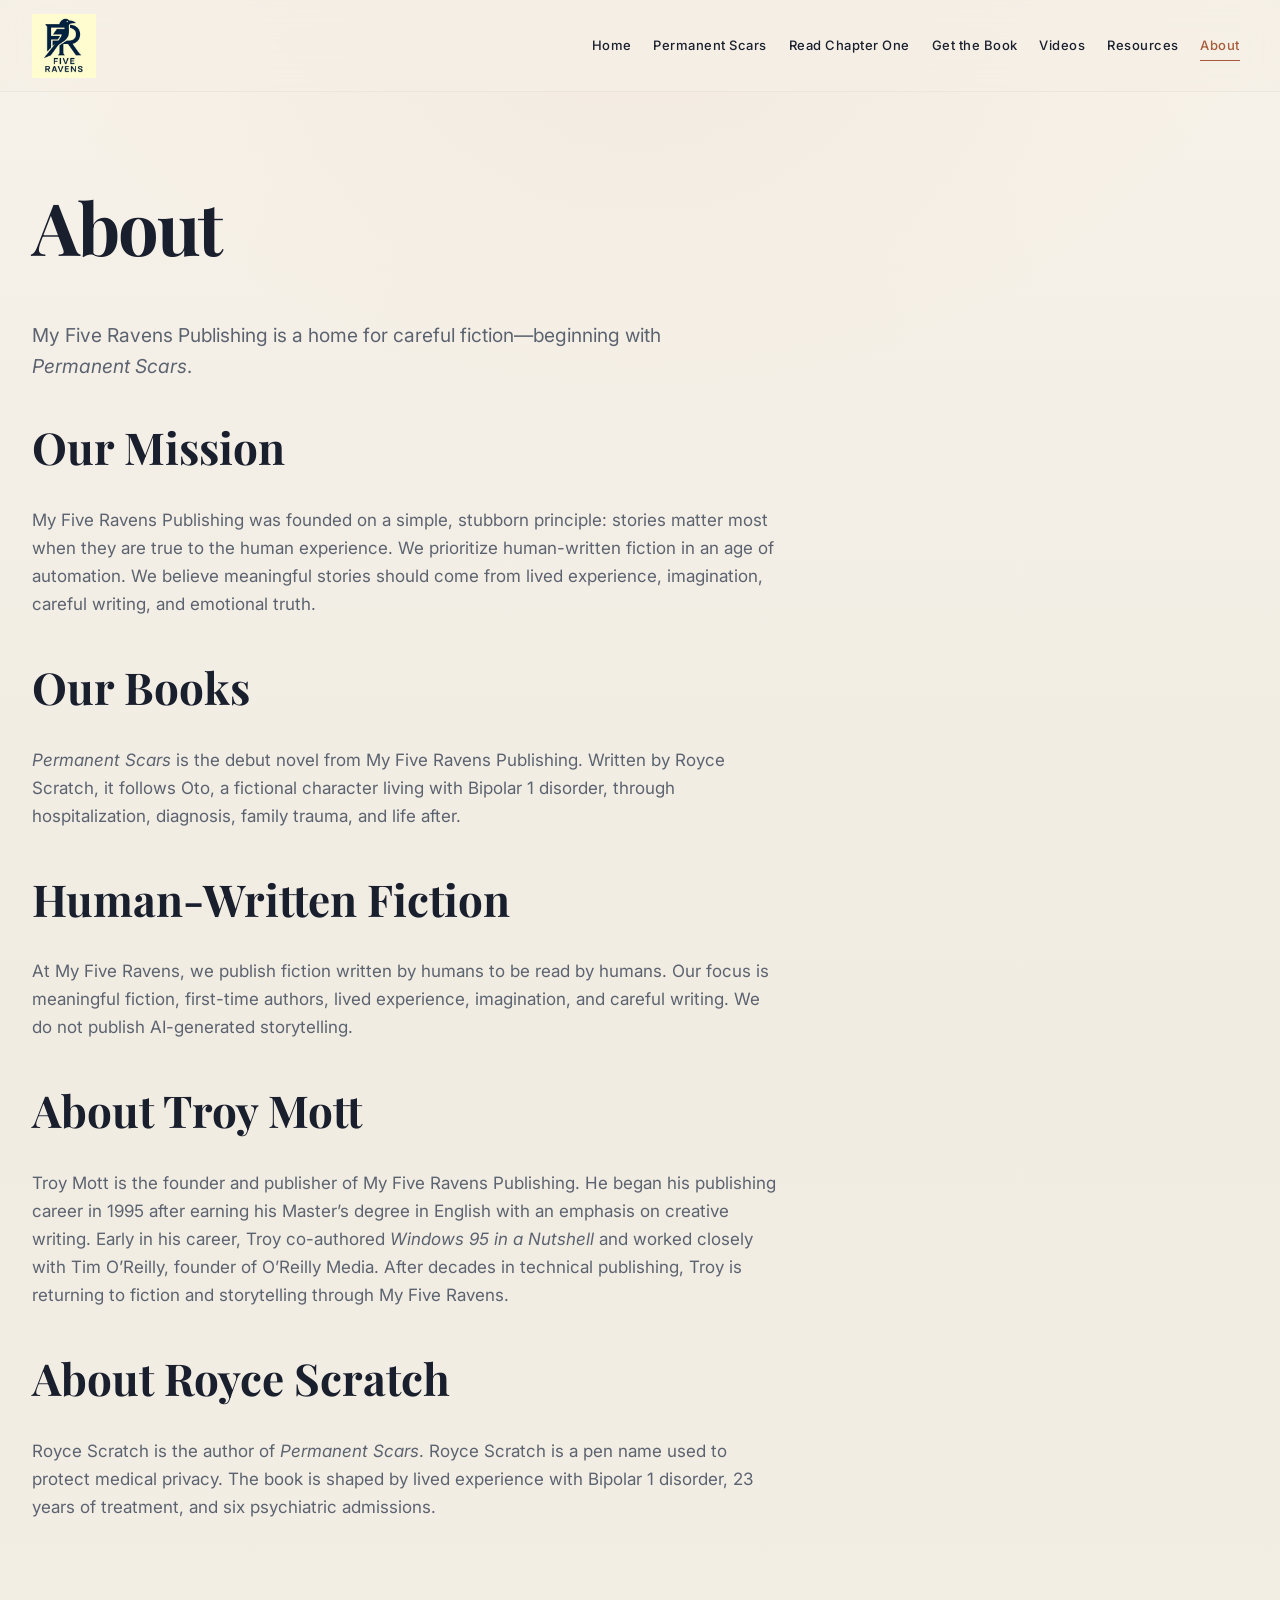
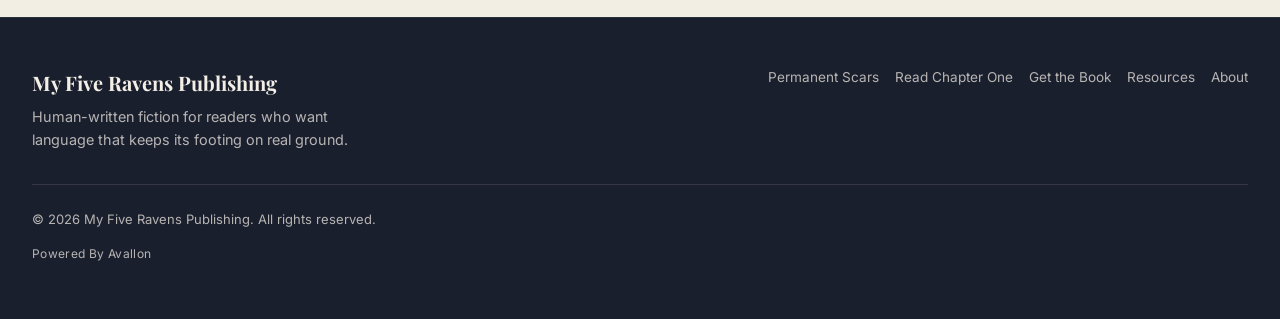
==== commit e88f31a3: "Footer: add Powered By Avallon on all pages Co-authored-by: Cursor <cursoragent@cursor.com>" ====
--- a/about.html
+++ b/about.html
@@ -135,6 +135,7 @@
           <p class="footer-copy">
             © 2026 My Five Ravens Publishing. All rights reserved.
           </p>
+          <p class="footer-powered">Powered By Avallon</p>
         </div>
       </footer>
     </div>
--- a/css/main.css
+++ b/css/main.css
@@ -465,6 +465,13 @@
   border-top: 1px solid rgba(244, 239, 230, 0.12);
   font-size: 0.8125rem;
   color: var(--footer-muted);
+}
+
+.footer-powered {
+  margin-top: 0.65rem;
+  font-size: 0.75rem;
+  color: var(--footer-muted);
+  letter-spacing: 0.03em;
 }
 
 /* Buttons */
@@ -550,6 +557,12 @@
   width: 100%;
 }
 
+.btn[aria-disabled="true"] {
+  opacity: 0.55;
+  cursor: not-allowed;
+  pointer-events: none;
+}
+
 .headline-gap {
   margin-top: 1rem;
 }
@@ -647,6 +660,42 @@
   border-radius: 6px;
 }
 
+/* Home hero — landscape illustration (replaces portrait book cover) */
+.hero-art-frame {
+  position: relative;
+  max-width: min(640px, 100%);
+  width: 100%;
+  box-shadow:
+    0 2px 4px rgba(26, 31, 46, 0.05),
+    0 32px 64px rgba(26, 31, 46, 0.12),
+    inset 0 0 0 1px rgba(255, 255, 255, 0.35);
+  border-radius: 8px;
+  transition: transform 0.5s ease, box-shadow 0.5s ease;
+}
+
+@media (min-width: 1100px) {
+  .hero-art-frame {
+    max-width: min(680px, 100%);
+  }
+}
+
+@media (prefers-reduced-motion: no-preference) {
+  .hero-visual:hover .hero-art-frame {
+    transform: translateY(-5px);
+    box-shadow:
+      0 4px 8px rgba(26, 31, 46, 0.06),
+      0 36px 72px rgba(26, 31, 46, 0.14),
+      inset 0 0 0 1px rgba(255, 255, 255, 0.35);
+  }
+}
+
+.hero-art-frame img {
+  width: 100%;
+  height: auto;
+  display: block;
+  border-radius: 8px;
+}
+
 .hero-cover-caption-hint {
   margin-top: 1rem;
   text-align: center;
@@ -793,6 +842,54 @@
 
 .amazon-note p:last-child {
   margin-bottom: 0;
+}
+
+.checkout-flow-note {
+  margin-top: 2.25rem;
+  max-width: 42rem;
+  margin-inline: auto;
+  text-align: center;
+  font-size: 0.92rem;
+  line-height: 1.55;
+  color: var(--slate-muted);
+}
+
+.checkout-flow-note code {
+  font-size: 0.84em;
+  padding: 0.12em 0.35em;
+  border-radius: 4px;
+  background: rgba(26, 31, 46, 0.06);
+}
+
+.narrow-wrap {
+  max-width: 38rem;
+  margin-inline: auto;
+}
+
+.thank-you-box {
+  padding-block: clamp(1rem, 4vw, 2rem);
+}
+
+.thank-you-box h1 {
+  text-align: center;
+  margin-bottom: 1rem;
+}
+
+.thank-you-box .text-lead {
+  text-align: center;
+  margin-bottom: 0;
+}
+
+.thank-you-actions {
+  display: flex;
+  flex-wrap: wrap;
+  gap: 1rem;
+  justify-content: center;
+  margin-top: 1.75rem;
+}
+
+.thank-you-footnote {
+  margin-top: 2rem;
 }
 
 /* Chapter reading */
